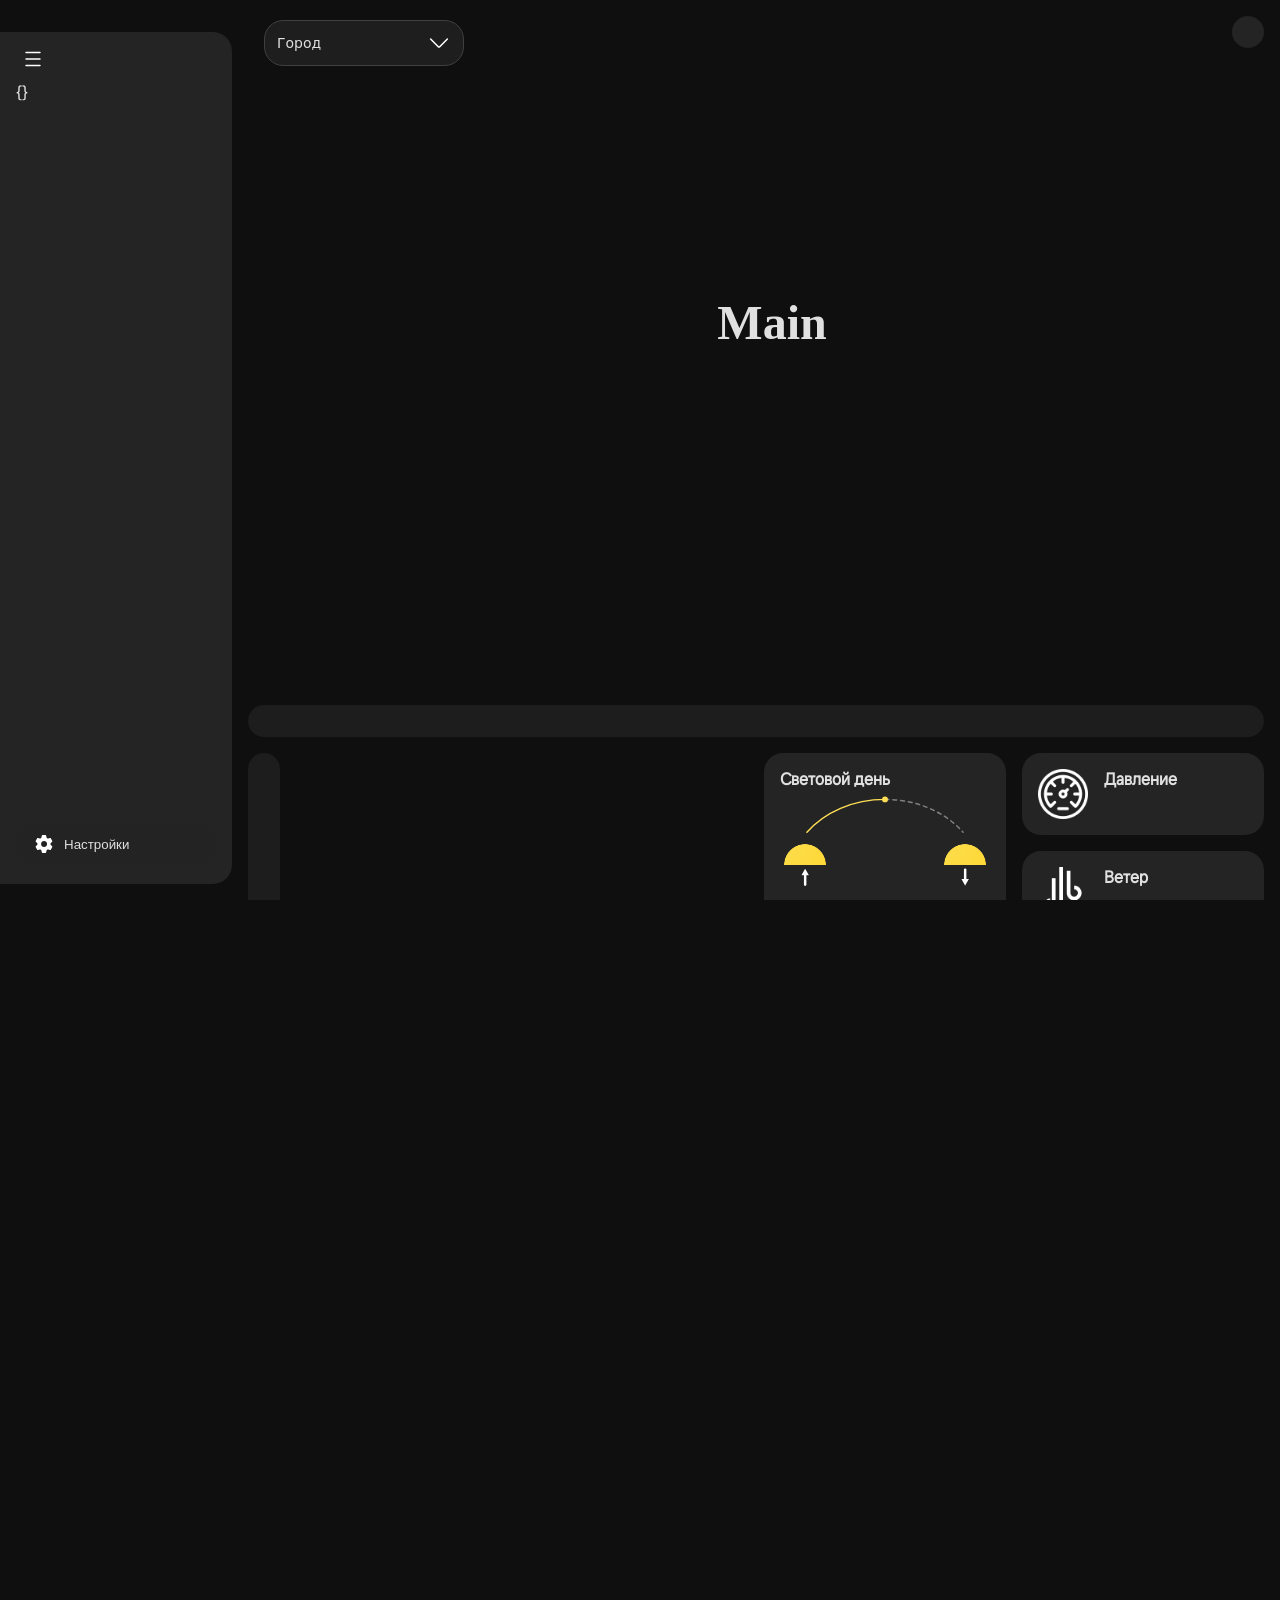
==== app-weather/src/main/assets/index.html @ 76ff6362 "v 0.1.2" ====
<!doctype html>
<html lang="ru">
<head>
    <meta charset="UTF-8">
    <meta name="viewport" content="width=device-width, initial-scale=1.0">
    <title>Weather EE</title>
    <link rel="icon" href="ico.png">
    <link rel="stylesheet" href="eelibs/import.css">
    <link rel="stylesheet" href="css/neoweather.css">
    <link rel="stylesheet" href="css/scroll.css">
    <link rel="stylesheet" href="css/backgrounds.css">
    <link rel="stylesheet" href="css/time.css">
    <link rel="stylesheet" href="css/module/header.css">
    <link rel="stylesheet" href="css/module/detalis.css">
    <link rel="stylesheet" href="css/adaptive/adaptive-import.css">

    <link rel="manifest" href="pwa.json">
    <meta name="theme-color" content="#121212">
    <script>
    if ('serviceWorker' in navigator) {
        navigator.serviceWorker.register('/sw.js');
    }
    </script>
</head>
<body style="display: flex;">
    <div id="nav" class="">
        <button id="openmenu" onclick="openNavPanel()"><img src="img/ui/lines.svg"></button>
        <div id="navcontent"></div>
    </div>
    <div id="content" class="">
        <div class="page" id="settings"></div>
        <div class="page" id="about"></div>
        <div class="page" id="socials"></div>
        <div class="page block" id="home">
            <div class="pageContainer">
                <div class="pageContent">

                    <!-- Важные времени - Погода и температура -->
                    <div id="important-times-weather" class="important-times-container">
                    </div>

                    <!-- Почасовой прогноз (48 часов) -->
                    <div class="div-hours cards" id="div-hours">
                        <div class="scroll-container" id="hours-container">
                        </div>
                    </div>

                    <!-- Подневной прогноз (на сегодня и ближайшие 10 дней) -->
                    <div class="div-detalis cards" id="div-days">
                        <div class="scroll-container" id="days-container">
                        </div>
                    </div>

                    <div id="sunday" class="detalis_card">
                        <div class="card_text">
                            <b>Световой день</b>
                            <div id="sunday_text">
                                <img src="img/arc.svg" class="nr sundayarc">
                                <div id="sunday2">
                                    <div>
                                        <img src="img/sunrise.png">
                                        <div id="sunday_start"></div>
                                    </div>
                                    <p id="sunday_duration"></p>
                                    <div>
                                        <img src="img/sunset.png">
                                        <div id="sunday_end"></div>
                                    </div>
                                </div>
                            </div>
                        </div>
                    </div>
                    <div id="pressure" class="detalis_card">
                        <img src="pressure.png">
                        <div class="card_text">
                            <b>Давление</b>
                            <p id="pressure_text"></p>
                        </div>
                    </div>
                    <div id="wind" class="detalis_card">
                        <img src="wind.png" class="wind_ico">
                        <div class="card_text">
                            <b>Ветер</b>
                            <p id="wind_speed"></p>
                            <p id="wind_dirrection"></p>
                        </div>
                    </div>
                    <div id="clouds" class="detalis_card">
                        <img src="cloud.png">
                        <div class="card_text">
                            <b>Облачность</b>
                            <p id="clouds_text"></p>
                        </div>
                    </div>
                    <div id="fallout" class="detalis_card">
                        <img src="fallout.png" class="fallout_ico">
                        <div class="card_text">
                            <b>Осадки</b>
                            <p id="fallout_text"></p>
                        </div>
                    </div>
                </div>
            </div>
        </div>
        <div id="navdown" class=""></div>
    </div>

    <div id="modal" class="modal"><div id="modalForuse"></div></div>

</body>
<script src="eelibs/import.js" type="module"></script>
<script src="eelibs/js/bridge.js" type="module"></script>
<script src="eeframework.js" type="module"></script>

<script>
    document.addEventListener("DOMContentLoaded", async () => {
        const tmp = JSON.stringify(await window.bridge.getSettings())
        document.getElementById('navcontent').textContent = tmp
    })
</script>

<!--script src="js/scroll.js"></script-->
<script src="js/script.js"></script>
<script src="js/now.js"></script>
</html>
---- app-weather/src/main/assets/eelibs/import.css ----
@import url(css/!.css);
@import url("css/dropdown.css");
@import url("css/notification.css");
@import url("css/checkbox.css");
@import url("css/pages.css");
@import url("css/nav.css");
@import url(css/settings.css);
@import url(css/mobile.css);
@import url(css/modal.css);
@import url(css/btnsList.css);
---- app-weather/src/main/assets/css/neoweather.css ----
html, body {
    padding: 0;
    margin: 0;
}
body {
    min-height: 100dvh;
}

#container {
    display: inline-flex;
    flex-direction: column;
    align-items: center;
    width: 100%;
    height: 100%;
    position: relative;
    max-width: 100dvw;
}

#home .pageContent {
    display: flex;
    flex-direction: row;
    flex-wrap: wrap;
    gap: var(--ds);

    margin-bottom: var(--ds);
}

.div-now {
    margin-bottom: 1rem;
    padding: 1rem;
    width: calc(100% - var(--ds2));
    display: inline-flex;
    flex-direction: column;
    background-color: var(--background-secondary);
    border-radius: var(--br);
    position: relative;
}
.div-now img {
    width: 25px;
    height: 25px;
}

#div-detalis {
    display: inline-flex;
    flex-direction: column;
    gap: 1rem;
    padding: 0 0 1rem 1rem;
}
.detalis {
    display: inline-flex;
    flex-direction: row;
    gap: 1rem;
}
.detalis p {
    margin: 0;
}

#temperature {
    font-size: 4rem;
}

#div-hours, #div-days {
    padding: 1rem;
    width: calc(100% - var(--ds2));
    display: inline-flex;
    flex-direction: column;
    background-color: var(--background-secondary);
    border-radius: var(--br);
    max-width: 100%;
    overflow-x: auto;

    scrollbar-width: none;

    ::-webkit-scrollbar {
        display: none;
    }
}
.scroll-container {
    display: flex;
    flex-direction: row;
    gap: 1rem;
}

.card {
    display: flex;
    flex-direction: column;
    text-align: center;
    align-items: center;
    padding: 0 1rem;
    flex: 1;
}
#div-hours .card {
    justify-content: flex-end;
}

.bar {
    display: inline-flex;
    flex-direction: row;
    position: absolute;
    top: 2rem;
    right: 2rem;
    height: max-content;
    select, button, #city-select-custom {
        background-color: var(--background-primary);
        height: 100%;
    }
}

#nowOverlay {
    position: absolute;
    top: 0;
    left: 0;
    width: calc(100% - 2rem);
    height: calc(100% - 2rem);
    margin: 1rem;
    z-index: -2;
    /*filter: blur(6px);*/
    background: rgba(0,0,0,0.35);
    overflow: hidden;
}
#nowBack {
    width: 100%;
    height: 100%;
    border-radius: var(--br);
    background-size: cover;
    background-position: center;
}

.custom-dd__menu {
    top: 2.5rem;
    left: unset !important;
    right: 1px;
    max-width: 90dvw;
    width: 350px;
    bottom: unset;
    min-height: 100px;
    max-height: 80dvh;
    height: max-content;
}

#city-select-custom, .custom-dd {
    border-radius: var(--br);
    position: absolute;
    bottom: var(--ds);
    right: var(--ds);
    height: min-content;
    z-index: 500;
    width: min(100%, 200px);

    .custom-dd__control {
        background-color: #1d1e1d;
    }

    .custom-dd__menu {
        background-color: var(--bg-sec-great);
    }

    .custom-dd__search {
        border-radius: 99999px;
        border: none;
        padding: var(--dss) var(--ds);
        background-color: var(--bg-input-great);
    }
}

/*.page.active {
    height: max-content;
    display: flex;
    flex-direction: column;
    align-items: center;
    max-height: unset !important;
    height: max-content !important;
}
#container {
    height: 100dvh;
    overflow-x: hidden;
}*/

#home .page-header {
    background-size: cover;
    background-position: center;

    h1 {
        font-family: eeclock;
        font-size: 3rem;
    }
}


@font-face {
    font-family: 'eeclock';
    src: url(../fonts/eeclock.ttf);
}
@font-face {
    font-family: 'eeclock-light';
    src: url(../fonts/eeclock-light.ttf);
}

.flex, .row {
    display: flex;
}
.row {
    flex-direction: row;
    flex-wrap: nowrap;
    gap: var(--ds);
    align-items: center;
}

.c-img {
    width: 45px;
}

.important-times-container {
    display: flex;
    flex-direction: row;
    gap: var(--ds);
    margin-bottom: var(--ds);
    padding: var(--ds);
    width: calc(100% - var(--ds2));
    background-color: var(--background-secondary);
    border-radius: var(--br);
    flex-wrap: wrap;
    justify-content: center;
    align-items: center;
}

.important-time-card {
    display: flex;
    flex-direction: column;
    align-items: center;
    justify-content: center;
    padding: var(--ds);
    background-color: var(--background-primary);
    border-radius: var(--br);
    min-width: 120px;
    text-align: center;
    gap: var(--dss);
}

.important-time-card .time {
    font-weight: bold;
    font-size: 1.2rem;
}

.important-time-card .temperature {
    font-size: 1.5rem;
    font-weight: 600;
}

.important-time-card .weather-description {
    font-size: 0.9rem;
    opacity: 0.8;
}

.important-time-card img {
    width: 40px;
    height: 40px;
}

.c-time, .c-temp {
    margin: 1rem 0;
    font-size: 14px;
    text-align: center;

    &.c-time-day {
        margin: 0;
    }
}
---- app-weather/src/main/assets/css/backgrounds.css ----
.weather-rain {
    background-image: url(../ico/rain.jpg);
}
.weather-cloudy {
    background-image: url(../ico/cloud.jpg);
}
.weather-sun {
    background-image: url(../ico/clear.jpg);
}
.weather-snow {
    background-image: url(../ico/snow.jpg);
}
.weather-fog {
    background-image: url(../ico/fog.jpg);
}
.weather-thunderstorm {
    background-image: url(../ico/thunderstorm.jpg);
}
---- app-weather/src/main/assets/css/time.css ----
/* Общая сборка цвета */
/*#div-hours .card {
  background-color: hsl(var(--h) var(--s) var(--l));
}*/

#container {
    background-color: hsl(var(--h) var(--s) var(--l) 50%);
}

/* === ДЕНЬ И ВЕЧЕР === */
.time-12 { --h: 200; --s: 25%; --l: 70%; }
.time-13 { --h: 200; --s: 25%; --l: 75%; }
.time-14 { --h: 200; --s: 20%; --l: 70%; }
.time-15 { --h: 200; --s: 15%; --l: 60%; }
.time-16 { --h: 200; --s: 15%; --l: 50%; }
.time-17 { --h: 210; --s: 15%; --l: 40%; }
.time-18 { --h: 220; --s: 15%; --l: 30%; }
.time-19 { --h: 230; --s: 15%; --l: 25%; }
.time-20 { --h: 240; --s: 15%; --l: 20%; }

/* === НОЧЬ === */
.time-21 { --h: 240; --s: 10%; --l: 15%; }
.time-22 { --h: 240; --s: 10%; --l: 12%; }
.time-23 { --h: 240; --s: 8%;  --l: 10%; }
.time-00 { --h: 240; --s: 5%;  --l: 8%; }
.time-01 { --h: 240; --s: 5%;  --l: 6%; }
.time-02 { --h: 240; --s: 0%;  --l: 5%; }

/* === РАССВЕТ === */
.time-03 { --h: 30; --s: 5%;  --l: 8%; }
.time-04 { --h: 30; --s: 10%; --l: 15%; }
.time-05 { --h: 30; --s: 15%; --l: 25%; }
.time-06 { --h: 30; --s: 20%; --l: 35%; }
.time-07 { --h: 30; --s: 25%; --l: 45%; }
.time-08 { --h: 35; --s: 30%; --l: 55%; }

/* === УТРО === */
.time-09 { --h: 70;  --s: 20%; --l: 60%; }
.time-10 { --h: 110; --s: 15%; --l: 65%; }
.time-11 { --h: 160; --s: 20%; --l: 65%; }
---- app-weather/src/main/assets/css/module/header.css ----
#home .page-header {
    height: max(400px, 40dvh);
    min-height: max(400px, 40dvh);
    position: relative;
    
    h1, h3 {
        z-index: 25;
    }

    .temperature_apparent {
        font-size: 1.5rem;
        color: #d0d0d0;
        margin-top: var(--dss);
    }

    .temperature_exact {
        margin-left: var(--ds);
    }

    #blacker {
        position: absolute;
        z-index: 0;
        background-color: #00000050;
        width: 100%;
        height: 100%;
    }
}

#wenow {
    position: absolute;
    bottom: var(--ds);
    left: var(--ds);
    z-index: 10;

    img {
        width: 25px;
        height: 25px;
    }
}
---- app-weather/src/main/assets/css/module/detalis.css ----
.twocards {
    display: flex;
    flex-direction: column;
    gap: var(--ds);
}

.detalis_card {
    width: calc(100% - var(--ds2));
    height: calc(100% - var(--ds2));
    padding: var(--ds);

    border-radius: var(--br);
    background-color: var(--bg-sec-great);

    display: flex;
    flex-direction: row;
    gap: var(--ds);

    img {
        width: 50px;
        height: 50px;

        &:not(.nr) {
            filter: invert();
        }
    }

    .card_text {
        max-height: max-content;

        b, p {
            margin: var(--dss) 0;
        }
    }

    #sunday_text {
        display: flex;
        flex-direction: column;

        .sundayarc {
            width: calc(100% - 50px);
            padding: 0 25px;
        }
        #sunday2 {
            width: 100%;
            display: flex;
            justify-content: space-between;

            img {
                filter: none;
            }

            #sunday_start, #sunday_end {
                text-align: center;
            }
        }
    }
}
---- app-weather/src/main/assets/css/adaptive/adaptive-import.css ----
@import url(desktop.css);
@import url(mobile.css);
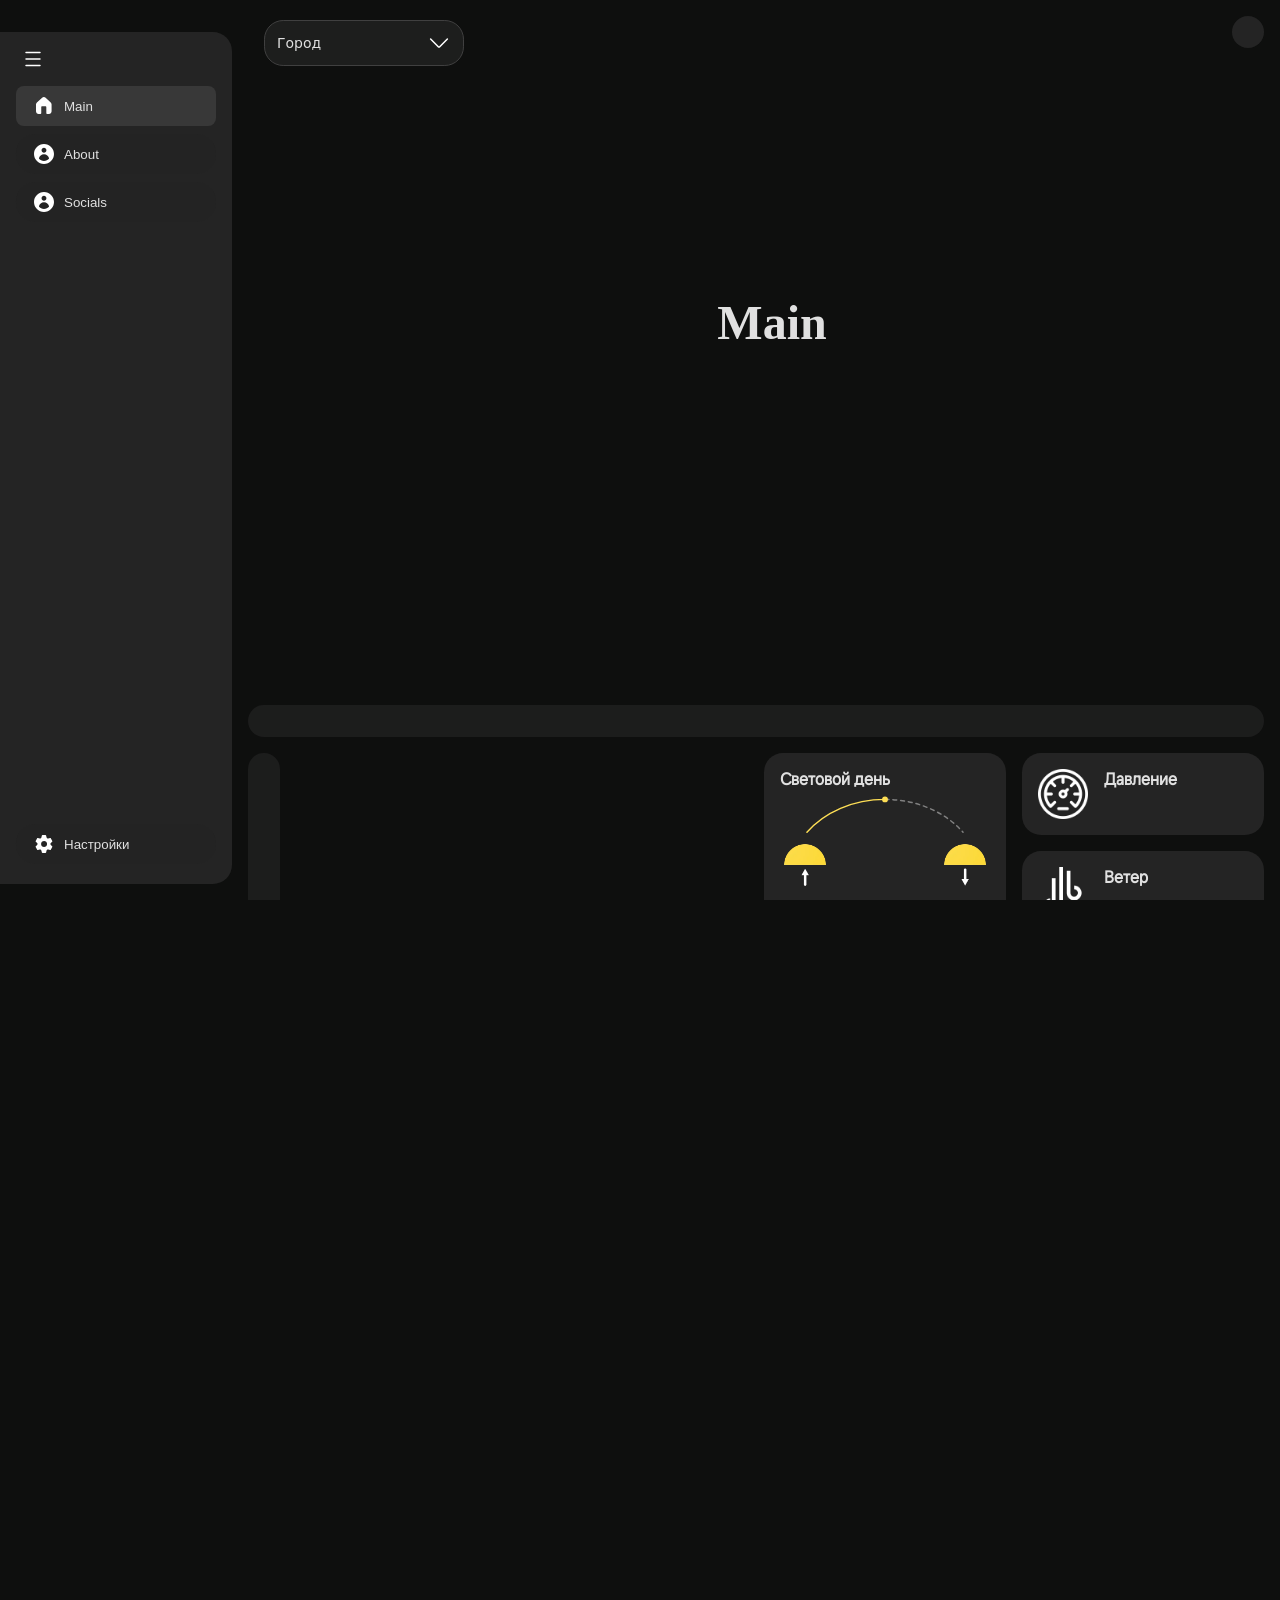
==== commit b0a80d71: "v 0.1.3" ====
--- a/app-weather/src/main/assets/index.html
+++ b/app-weather/src/main/assets/index.html
@@ -4,7 +4,7 @@
     <meta charset="UTF-8">
     <meta name="viewport" content="width=device-width, initial-scale=1.0">
     <title>Weather EE</title>
-    <link rel="icon" href="ico.png">
+    <link rel="icon" href="ico.webp">
     <link rel="stylesheet" href="eelibs/import.css">
     <link rel="stylesheet" href="css/neoweather.css">
     <link rel="stylesheet" href="css/scroll.css">
@@ -58,12 +58,12 @@
                                 <img src="img/arc.svg" class="nr sundayarc">
                                 <div id="sunday2">
                                     <div>
-                                        <img src="img/sunrise.png">
+                                        <img src="img/sunrise.webp">
                                         <div id="sunday_start"></div>
                                     </div>
                                     <p id="sunday_duration"></p>
                                     <div>
-                                        <img src="img/sunset.png">
+                                        <img src="img/sunset.webp">
                                         <div id="sunday_end"></div>
                                     </div>
                                 </div>
@@ -71,14 +71,14 @@
                         </div>
                     </div>
                     <div id="pressure" class="detalis_card">
-                        <img src="pressure.png">
+                        <img src="pressure.webp">
                         <div class="card_text">
                             <b>Давление</b>
                             <p id="pressure_text"></p>
                         </div>
                     </div>
                     <div id="wind" class="detalis_card">
-                        <img src="wind.png" class="wind_ico">
+                        <img src="wind.webp" class="wind_ico">
                         <div class="card_text">
                             <b>Ветер</b>
                             <p id="wind_speed"></p>
@@ -86,14 +86,14 @@
                         </div>
                     </div>
                     <div id="clouds" class="detalis_card">
-                        <img src="cloud.png">
+                        <img src="cloud.webp">
                         <div class="card_text">
                             <b>Облачность</b>
                             <p id="clouds_text"></p>
                         </div>
                     </div>
                     <div id="fallout" class="detalis_card">
-                        <img src="fallout.png" class="fallout_ico">
+                        <img src="fallout.webp" class="fallout_ico">
                         <div class="card_text">
                             <b>Осадки</b>
                             <p id="fallout_text"></p>
@@ -112,13 +112,6 @@
 <script src="eelibs/js/bridge.js" type="module"></script>
 <script src="eeframework.js" type="module"></script>
 
-<script>
-    document.addEventListener("DOMContentLoaded", async () => {
-        const tmp = JSON.stringify(await window.bridge.getSettings())
-        document.getElementById('navcontent').textContent = tmp
-    })
-</script>
-
 <!--script src="js/scroll.js"></script-->
 <script src="js/script.js"></script>
 <script src="js/now.js"></script>
--- a/app-weather/src/main/assets/css/backgrounds.css
+++ b/app-weather/src/main/assets/css/backgrounds.css
@@ -1,18 +1,18 @@
 .weather-rain {
-    background-image: url(../ico/rain.jpg);
+    background-image: url(../ico/rain.webp);
 }
 .weather-cloudy {
-    background-image: url(../ico/cloud.jpg);
+    background-image: url(../ico/cloud.webp);
 }
 .weather-sun {
-    background-image: url(../ico/clear.jpg);
+    background-image: url(../ico/clear.webp);
 }
 .weather-snow {
-    background-image: url(../ico/snow.jpg);
+    background-image: url(../ico/snow.webp);
 }
 .weather-fog {
-    background-image: url(../ico/fog.jpg);
+    background-image: url(../ico/fog.webp);
 }
 .weather-thunderstorm {
-    background-image: url(../ico/thunderstorm.jpg);
+    background-image: url(../ico/thunderstorm.webp);
 }
